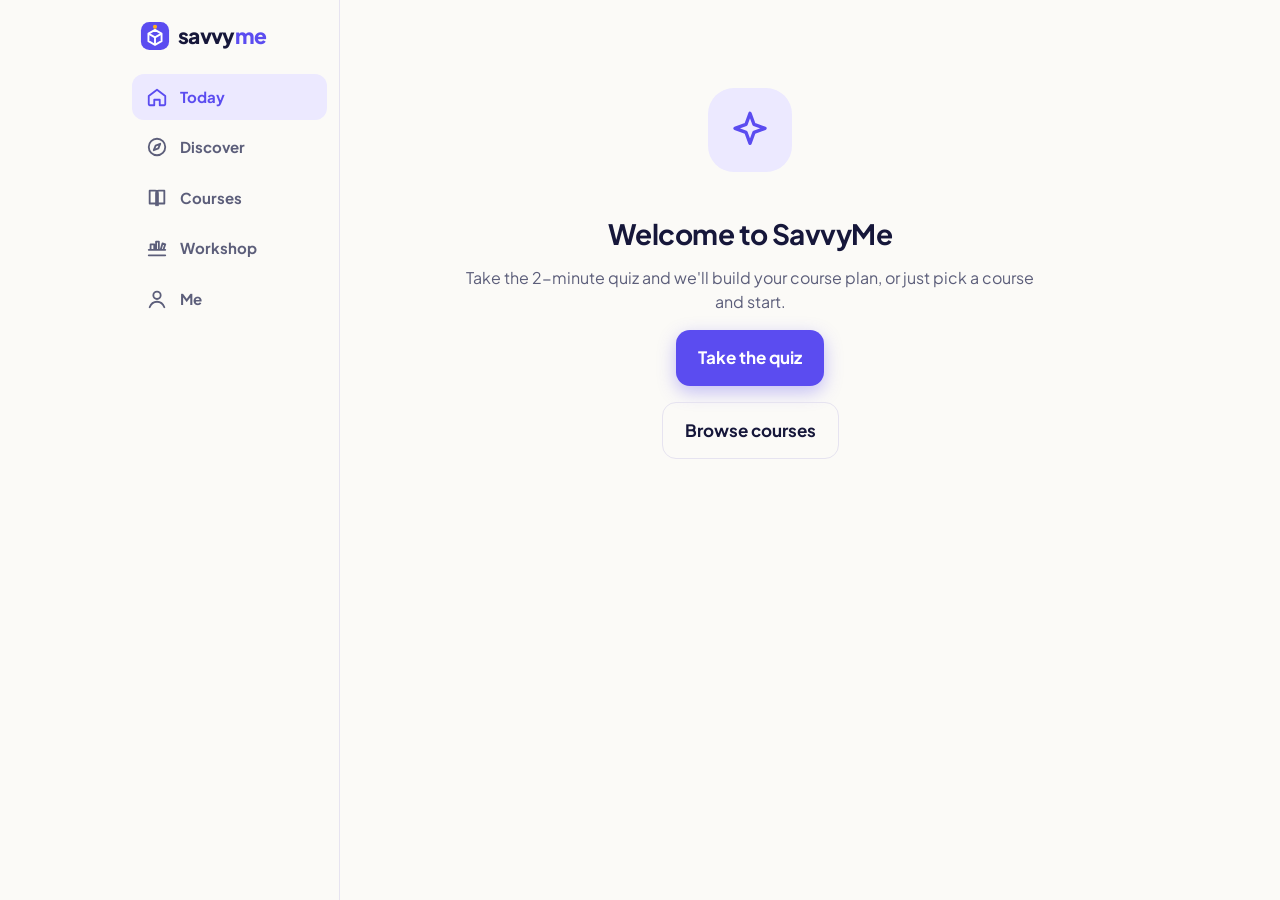
==== app/index.html @ 6cc7d8bf "SavvyMe prototype: home page, sign-up quiz, app and Oracle deploy Home page with a live 3D jet engin" ====
<!doctype html>
<html lang="en">
<head>
<meta charset="utf-8">
<meta name="viewport" content="width=device-width, initial-scale=1, viewport-fit=cover">
<title>SavvyMe</title>
<meta name="description" content="Your 5-minute daily lesson, streaks and courses.">
<meta name="theme-color" content="#5B4CF0">
<link rel="icon" href="../favicon.svg" type="image/svg+xml">
<link rel="manifest" href="../site.webmanifest">
<link rel="preconnect" href="https://fonts.googleapis.com"><link rel="preconnect" href="https://fonts.gstatic.com" crossorigin>
<link href="https://fonts.googleapis.com/css2?family=Plus+Jakarta+Sans:wght@400;500;600;700;800&display=swap" rel="stylesheet">
<link rel="stylesheet" href="../shared/theme.css">
<link rel="stylesheet" href="app.css">
</head>
<body>
<div class="app">
  <nav class="tabs" id="tabs"></nav>
  <main id="view"></main>
</div>
<div class="player" id="player" hidden></div>
<script type="module" src="app.js"></script>
</body>
</html>
---- shared/theme.css ----
/* SavvyMe: shared look for the home page, the sign-up quiz and the app. */
:root {
  --bg: #FBFAF7; --bg2: #F3F1FB; --card: #FFFFFF; --ink: #16173A; --muted: #5C5E7A; --line: #E6E3F0;
  --brand: #5B4CF0; --brand2: #7B6CFF; --brand-ink: #FFFFFF; --sun: #FFB020; --sun-ink: #3A2600;
  --ok: #12A150; --bad: #E03131; --soft: #ECE9FF; --shadow: 0 1px 2px rgba(22,23,58,.06), 0 8px 24px rgba(22,23,58,.06);
  --r: 18px; --font: 'Plus Jakarta Sans', system-ui, -apple-system, Segoe UI, Roboto, sans-serif;
  color-scheme: light;
}
@media (prefers-color-scheme: dark) {
  :root:not([data-theme="light"]) {
    --bg: #0E0F22; --bg2: #15163A; --card: #1A1B38; --ink: #F2F1FA; --muted: #A4A5C3; --line: #2B2C4D;
    --brand: #8B7FFF; --brand2: #A69DFF; --brand-ink: #0E0F22; --soft: #25244F; --shadow: none; color-scheme: dark;
  }
}
:root[data-theme="dark"] {
  --bg: #0E0F22; --bg2: #15163A; --card: #1A1B38; --ink: #F2F1FA; --muted: #A4A5C3; --line: #2B2C4D;
  --brand: #8B7FFF; --brand2: #A69DFF; --brand-ink: #0E0F22; --soft: #25244F; --shadow: none; color-scheme: dark;
}
* { box-sizing: border-box; }
html, body { margin: 0; }
body { background: var(--bg); color: var(--ink); font-family: var(--font); line-height: 1.5; -webkit-font-smoothing: antialiased; }
a { color: var(--brand); }
button { font: inherit; color: inherit; }
h1, h2, h3 { line-height: 1.15; letter-spacing: -0.02em; margin: 0 0 .4em; }
.btn { display: inline-flex; align-items: center; justify-content: center; gap: .5em; border: 0; border-radius: 14px;
  padding: 15px 22px; font-weight: 700; font-size: 17px; cursor: pointer; text-decoration: none; transition: transform .12s, background .2s, opacity .2s; }
.btn:active { transform: scale(.97); }
.btn.primary { background: var(--brand); color: var(--brand-ink); box-shadow: 0 6px 18px color-mix(in srgb, var(--brand) 35%, transparent); }
.btn.primary:hover { background: var(--brand2); }
.btn.ghost { background: transparent; color: var(--ink); border: 1.5px solid var(--line); }
.btn.sun { background: var(--sun); color: var(--sun-ink); }
.btn.block { width: 100%; }
.btn[disabled] { opacity: .4; pointer-events: none; box-shadow: none; }
.card { background: var(--card); border: 1px solid var(--line); border-radius: var(--r); box-shadow: var(--shadow); }
.logo { display: inline-flex; align-items: center; gap: 8px; font-weight: 800; font-size: 21px; color: var(--ink); text-decoration: none; letter-spacing: -0.03em; }
.logo svg { width: 30px; height: 30px; }
.logo b { color: var(--brand); font-weight: 800; }
.muted { color: var(--muted); }
.chip { display: inline-flex; align-items: center; gap: 6px; padding: 6px 12px; border-radius: 99px; background: var(--soft); color: var(--brand); font-weight: 700; font-size: 13px; }
@media (prefers-reduced-motion: reduce) { * { animation: none !important; transition: none !important; scroll-behavior: auto !important; } }
---- app/app.css ----
body { min-height: 100dvh; }
.app { max-width: 1040px; margin: 0 auto; display: flex; min-height: 100dvh; }
main { flex: 1; padding: 14px 16px calc(96px + env(safe-area-inset-bottom)); max-width: 640px; margin: 0 auto; width: 100%; }
/* tab bar: bottom on phones, a left rail on wide screens */
.tabs { position: fixed; left: 0; right: 0; bottom: 0; z-index: 20; display: flex; justify-content: space-around; background: var(--card);
  border-top: 1px solid var(--line); padding: 6px 4px calc(6px + env(safe-area-inset-bottom)); }
.tabs .logo { display: none; }
.tabs button { flex: 1; border: 0; background: transparent; display: flex; flex-direction: column; align-items: center; gap: 2px; padding: 6px 0; cursor: pointer;
  color: var(--muted); font-size: 11px; font-weight: 700; border-radius: 12px; }
.tabs button.on { color: var(--brand); }
@media (min-width: 900px) {
  .tabs { position: sticky; top: 0; height: 100dvh; width: 220px; flex-direction: column; justify-content: flex-start; gap: 4px; border: 0; border-right: 1px solid var(--line); padding: 20px 12px; background: transparent; }
  .tabs .logo { display: inline-flex; margin: 0 8px 18px; }
  .tabs button { flex: none; flex-direction: row; gap: 12px; font-size: 15px; padding: 12px 14px; }
  .tabs button.on { background: var(--soft); }
  main { padding-bottom: 40px; }
}
.top { display: flex; align-items: center; gap: 8px; margin-bottom: 14px; }
.top h1 { font-size: 22px; margin: 0; flex: 1; }
.pill { display: inline-flex; align-items: center; gap: 5px; padding: 6px 11px; border-radius: 99px; background: var(--card); border: 1px solid var(--line); font-weight: 800; font-size: 15px; }
.pill.fire { color: #F76707; } .pill.spark { color: var(--brand); }
.pill.fire.off { color: var(--muted); }
.weekstrip { display: flex; justify-content: space-between; align-items: center; padding: 12px 14px; margin-bottom: 14px; }
.weekstrip .d { display: flex; flex-direction: column; align-items: center; gap: 4px; font-size: 11px; font-weight: 700; color: var(--muted); }
.weekstrip .d i { width: 30px; height: 30px; border-radius: 50%; display: grid; place-items: center; border: 2px solid var(--line); color: transparent; }
.weekstrip .d.on i { background: #FF922B; border-color: #FF922B; color: #fff; }
.weekstrip .d.today i { border-color: var(--brand); }
.weekstrip .goal { text-align: right; font-size: 12px; color: var(--muted); font-weight: 700; line-height: 1.2; }
.weekstrip .goal b { display: block; font-size: 18px; color: var(--ink); }
.hero { border-radius: 24px; padding: 20px; color: #fff; position: relative; overflow: hidden; margin-bottom: 14px; }
.hero::after { content: ''; position: absolute; right: -40px; top: -40px; width: 180px; height: 180px; border-radius: 50%; background: rgba(255,255,255,.08); }
.hero small { font-weight: 700; opacity: .85; font-size: 13px; }
.hero h2 { font-size: 23px; margin: 8px 0 6px; color: #fff; }
.hero p { margin: 0 0 16px; opacity: .9; }
.hero .btn { background: #fff; color: #16173A; }
.hero .done { display: flex; align-items: center; gap: 8px; font-weight: 800; }
.row2 { display: grid; grid-template-columns: 1fr 1fr; gap: 10px; margin-bottom: 14px; }
.tile { padding: 14px; cursor: pointer; text-align: left; border: 1px solid var(--line); background: var(--card); border-radius: var(--r); color: var(--ink); }
.tile small { font-size: 12px; font-weight: 800; color: var(--brand); display: block; margin-bottom: 4px; }
.tile b { display: block; font-size: 15px; line-height: 1.3; }
.tile span { font-size: 13px; color: var(--muted); }
.streaks { display: grid; grid-template-columns: repeat(3, 1fr); gap: 10px; margin-bottom: 14px; }
.streaks div { padding: 14px 10px; text-align: center; }
.streaks b { display: block; font-size: 26px; font-weight: 800; letter-spacing: -0.03em; }
.streaks span { font-size: 12px; color: var(--muted); font-weight: 700; }
.streaks svg { color: #FF922B; }
.lvl { padding: 14px 16px; margin-bottom: 14px; }
.lvl .t { display: flex; justify-content: space-between; font-weight: 700; margin-bottom: 8px; font-size: 14px; }
.meter { height: 10px; border-radius: 9px; background: var(--line); overflow: hidden; } .meter i { display: block; height: 100%; background: var(--brand); border-radius: 9px; }
h3.sec { font-size: 17px; margin: 22px 0 10px; }
.clist { display: grid; gap: 10px; }
.cc { padding: 16px; display: flex; gap: 14px; align-items: center; cursor: pointer; text-align: left; width: 100%; color: var(--ink); }
.cc .ic { width: 48px; height: 48px; border-radius: 14px; display: grid; place-items: center; color: #fff; flex: none; }
.cc .tx { flex: 1; min-width: 0; } .cc b { display: block; } .cc span { font-size: 13px; color: var(--muted); }
.cc .meter { height: 6px; margin-top: 8px; }
.badge { font-size: 11px; font-weight: 800; padding: 3px 8px; border-radius: 99px; background: var(--soft); color: var(--brand); }
.unit { margin-bottom: 16px; } .unit h4 { margin: 0 0 8px; font-size: 14px; color: var(--muted); }
.ll { display: flex; align-items: center; gap: 12px; padding: 12px 14px; border: 1px solid var(--line); background: var(--card); border-radius: 14px; margin-bottom: 8px; width: 100%; text-align: left; cursor: pointer; color: var(--ink); }
.ll .n { width: 30px; height: 30px; border-radius: 50%; display: grid; place-items: center; font-size: 13px; font-weight: 800; background: var(--bg2); flex: none; }
.ll.done .n { background: var(--ok); color: #fff; } .ll.next { border-color: var(--brand); } .ll.next .n { background: var(--brand); color: var(--brand-ink); }
.ll.lock { opacity: .55; } .ll .t { flex: 1; font-weight: 600; } .ll .end { color: var(--muted); }
.back { border: 0; background: transparent; cursor: pointer; display: inline-flex; align-items: center; gap: 4px; font-weight: 700; color: var(--muted); padding: 6px 0; margin-bottom: 8px; }
.shelf { display: grid; grid-template-columns: repeat(auto-fill, minmax(140px, 1fr)); gap: 12px; padding: 14px; border-radius: 20px; background: var(--bg2);
  background-image: repeating-linear-gradient(to bottom, transparent 0 128px, color-mix(in srgb, var(--ink) 14%, transparent) 128px 134px, transparent 134px 146px); }
.item { height: 116px; border-radius: 16px; padding: 12px; color: #fff; display: flex; flex-direction: column; justify-content: space-between; cursor: pointer; border: 0; text-align: left; box-shadow: 0 6px 14px rgba(0,0,0,.12); position: relative; overflow: hidden; }
.item b { font-size: 14px; line-height: 1.25; } .item svg { opacity: .9; }
.empty { text-align: center; padding: 34px 16px; color: var(--muted); }
.empty .art { width: 84px; height: 84px; border-radius: 26px; margin: 0 auto 12px; display: grid; place-items: center; background: var(--soft); color: var(--brand); }
.set { padding: 4px 16px; } .set > div { display: flex; align-items: center; gap: 12px; padding: 14px 0; border-bottom: 1px solid var(--line); }
.set > div:last-child { border: 0; } .set .k { flex: 1; font-weight: 600; } .set select, .set button.s { font: inherit; padding: 8px 12px; border-radius: 10px; border: 1px solid var(--line); background: var(--bg); color: var(--ink); cursor: pointer; }
.me { display: flex; gap: 14px; align-items: center; margin-bottom: 14px; padding: 16px; }
.me .av { width: 60px; height: 60px; border-radius: 20px; background: var(--brand); color: var(--brand-ink); display: grid; place-items: center; font-size: 26px; font-weight: 800; }
.feed { display: grid; gap: 12px; }
.fc { border-radius: 22px; padding: 18px; color: #fff; min-height: 180px; display: flex; flex-direction: column; justify-content: space-between; cursor: pointer; border: 0; text-align: left; }
.fc small { font-weight: 800; opacity: .85; } .fc h2 { color: #fff; font-size: 21px; margin: 8px 0; } .fc span { opacity: .85; font-size: 14px; }
/* the lesson player */
.player { position: fixed; inset: 0; z-index: 50; background: var(--bg); display: flex; flex-direction: column; }
.player[hidden] { display: none; }
.pbar { display: flex; align-items: center; gap: 10px; padding: 10px 12px; padding-top: calc(10px + env(safe-area-inset-top)); border-bottom: 1px solid var(--line); background: var(--card); }
.pbar .x { border: 0; background: transparent; cursor: pointer; color: var(--ink); width: 40px; height: 40px; border-radius: 12px; display: grid; place-items: center; }
.pbar .x:hover { background: var(--soft); }
.pbar .steps { flex: 1; display: flex; gap: 5px; } .pbar .steps i { flex: 1; height: 6px; border-radius: 9px; background: var(--line); } .pbar .steps i.on { background: var(--brand); }
.pbody { flex: 1; overflow: auto; display: flex; flex-direction: column; }
.pin { max-width: 560px; margin: 0 auto; width: 100%; padding: 22px 16px calc(22px + env(safe-area-inset-bottom)); flex: 1; display: flex; flex-direction: column; }
.hook { margin: auto 0; text-align: center; }
.hook .src { margin-bottom: 18px; }
.hook h1 { font-size: 30px; font-weight: 800; margin-bottom: 14px; }
.hook p { color: var(--muted); font-size: 17px; margin: 0; }
.frame { flex: 1; position: relative; background: var(--bg2); }
.frame iframe { position: absolute; inset: 0; width: 100%; height: 100%; border: 0; }
.frame .load { position: absolute; inset: 0; display: grid; place-items: center; color: var(--muted); font-weight: 700; }
.fbar { display: flex; gap: 10px; align-items: center; padding: 10px 12px calc(10px + env(safe-area-inset-bottom)); background: var(--card); border-top: 1px solid var(--line); }
.fbar .tip { flex: 1; font-size: 13px; color: var(--muted); font-weight: 600; line-height: 1.3; }
.q h2 { font-size: 22px; margin: 10px 0 16px; }
.q .opt { display: block; width: 100%; text-align: left; padding: 15px 16px; border-radius: 16px; border: 1.5px solid var(--line); background: var(--card); cursor: pointer; font-weight: 600; font-size: 16px; margin-bottom: 10px; color: var(--ink); }
.q .opt.right { border-color: var(--ok); background: color-mix(in srgb, var(--ok) 12%, var(--card)); }
.q .opt.wrong { border-color: var(--bad); background: color-mix(in srgb, var(--bad) 10%, var(--card)); }
.why { padding: 14px 16px; border-radius: 16px; background: var(--bg2); margin-bottom: 14px; } .why b { display: block; margin-bottom: 2px; }
.res { text-align: center; margin: auto 0; }
.res .flame { width: 110px; height: 110px; margin: 0 auto 10px; color: #FF922B; animation: pop .6s cubic-bezier(.3,1.6,.6,1); }
@keyframes pop { from { transform: scale(.3); opacity: 0; } }
.res h1 { font-size: 30px; } .res .gain { display: flex; gap: 10px; justify-content: center; margin: 14px 0 22px; flex-wrap: wrap; }
.sharecard { border-radius: 20px; padding: 18px; color: #fff; text-align: left; margin-bottom: 16px; }
.sharecard small { opacity: .85; font-weight: 700; } .sharecard b { display: block; font-size: 19px; margin: 6px 0; } .sharecard span { opacity: .9; font-size: 14px; }
.toast { position: fixed; left: 50%; bottom: 100px; transform: translateX(-50%); background: var(--ink); color: var(--bg); padding: 12px 16px; border-radius: 12px; font-weight: 600; max-width: 92vw; z-index: 99; }
.welcome { text-align: center; padding: 40px 10px; } .welcome h1 { font-size: 28px; }
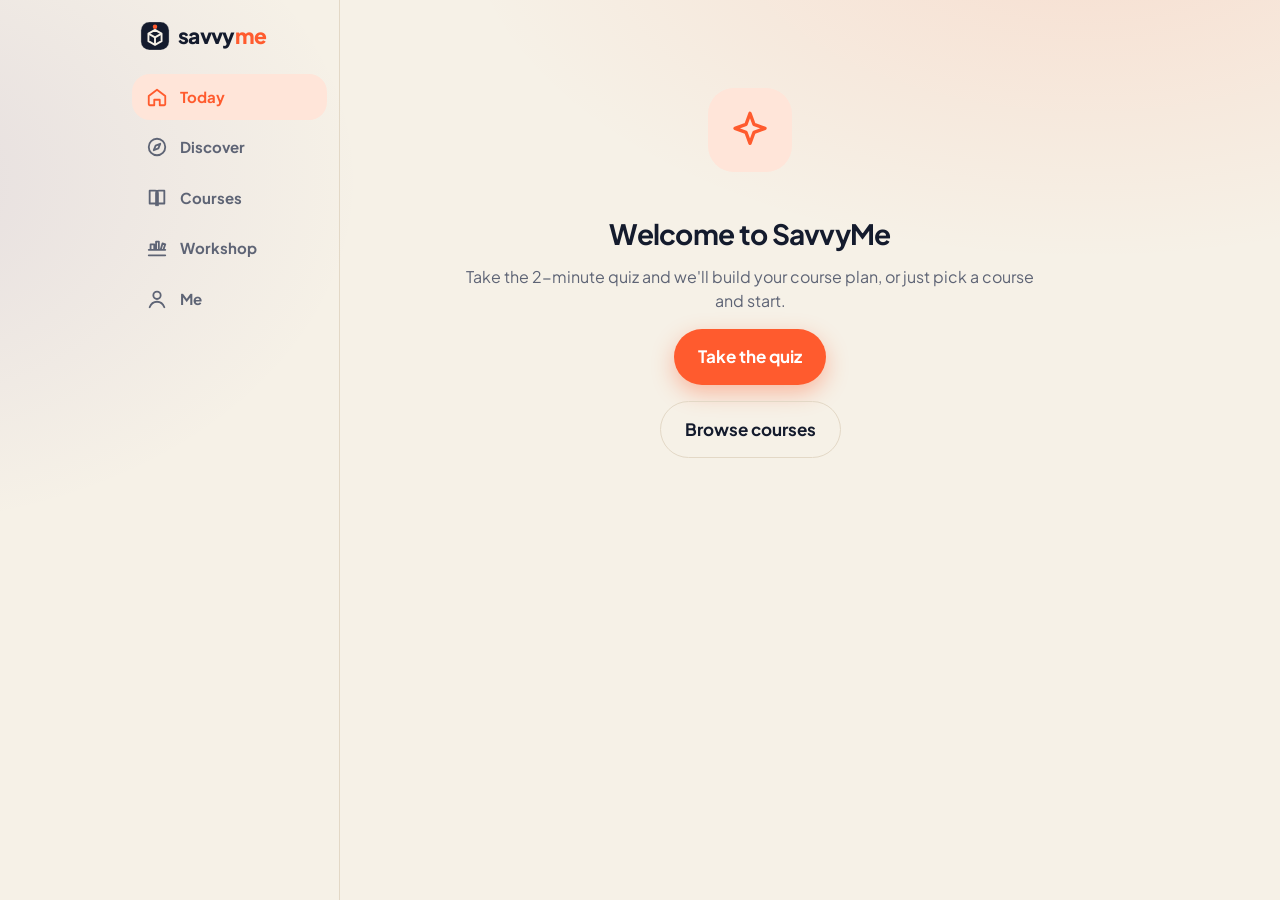
==== commit 84c0a798: "Premium look: new palette, motion and centred phone layouts New Ink, Ember and Plum palette with pur" ====
--- a/app/index.html
+++ b/app/index.html
@@ -5,11 +5,11 @@
 <meta name="viewport" content="width=device-width, initial-scale=1, viewport-fit=cover">
 <title>SavvyMe</title>
 <meta name="description" content="Your 5-minute daily lesson, streaks and courses.">
-<meta name="theme-color" content="#5B4CF0">
+<meta name="theme-color" content="#F6F1E7">
 <link rel="icon" href="../favicon.svg" type="image/svg+xml">
 <link rel="manifest" href="../site.webmanifest">
 <link rel="preconnect" href="https://fonts.googleapis.com"><link rel="preconnect" href="https://fonts.gstatic.com" crossorigin>
-<link href="https://fonts.googleapis.com/css2?family=Plus+Jakarta+Sans:wght@400;500;600;700;800&display=swap" rel="stylesheet">
+<link href="https://fonts.googleapis.com/css2?family=Fraunces:ital,opsz,wght@1,9..144,600&family=Plus+Jakarta+Sans:wght@400;500;600;700;800&display=swap" rel="stylesheet">
 <link rel="stylesheet" href="../shared/theme.css">
 <link rel="stylesheet" href="app.css">
 </head>
--- a/shared/theme.css
+++ b/shared/theme.css
@@ -1,40 +1,76 @@
-/* SavvyMe: shared look for the home page, the sign-up quiz and the app. */
+/* SavvyMe: shared look for the home page, the sign-up quiz and the app.
+   Palette "Ink, Ember and Plum": warm paper, deep ink, an ember orange for action, a deep plum, teal and sun for accents. */
 :root {
-  --bg: #FBFAF7; --bg2: #F3F1FB; --card: #FFFFFF; --ink: #16173A; --muted: #5C5E7A; --line: #E6E3F0;
-  --brand: #5B4CF0; --brand2: #7B6CFF; --brand-ink: #FFFFFF; --sun: #FFB020; --sun-ink: #3A2600;
-  --ok: #12A150; --bad: #E03131; --soft: #ECE9FF; --shadow: 0 1px 2px rgba(22,23,58,.06), 0 8px 24px rgba(22,23,58,.06);
-  --r: 18px; --font: 'Plus Jakarta Sans', system-ui, -apple-system, Segoe UI, Roboto, sans-serif;
+  --bg: #F6F1E7; --bg2: #EEE6D6; --card: #FFFCF6; --ink: #141B2D; --muted: #5E6475; --line: #E3D8C6;
+  --brand: #FF5B2E; --brand2: #FF7A4F; --brand-ink: #FFFFFF; --soft: #FFE5D9;
+  --plum: #3E2A6B; --plum2: #5B3F99; --teal: #13877A; --sun: #FFC23D; --sun-ink: #3A2600; --night: #141B2D;
+  --ok: #13877A; --bad: #D9480F; --shadow: 0 1px 2px rgba(20,27,45,.06), 0 10px 30px rgba(20,27,45,.08);
+  --r: 20px; --font: 'Plus Jakarta Sans', system-ui, -apple-system, Segoe UI, Roboto, sans-serif;
+  --display: 'Fraunces', Georgia, serif;
+  --ease: cubic-bezier(.2,.8,.2,1); --spring: cubic-bezier(.3,1.5,.6,1);
   color-scheme: light;
 }
 @media (prefers-color-scheme: dark) {
   :root:not([data-theme="light"]) {
-    --bg: #0E0F22; --bg2: #15163A; --card: #1A1B38; --ink: #F2F1FA; --muted: #A4A5C3; --line: #2B2C4D;
-    --brand: #8B7FFF; --brand2: #A69DFF; --brand-ink: #0E0F22; --soft: #25244F; --shadow: none; color-scheme: dark;
+    --bg: #0E1320; --bg2: #151B2C; --card: #192034; --ink: #F4EFE6; --muted: #A3A9B9; --line: #283049;
+    --brand: #FF6B3D; --brand2: #FF8A63; --brand-ink: #FFFFFF; --soft: #3A2219; --plum: #8F78E0; --plum2: #A893F0; --teal: #2BB3A2;
+    --ok: #2BB3A2; --bad: #FF7A4F; --shadow: none; color-scheme: dark;
   }
 }
 :root[data-theme="dark"] {
-  --bg: #0E0F22; --bg2: #15163A; --card: #1A1B38; --ink: #F2F1FA; --muted: #A4A5C3; --line: #2B2C4D;
-  --brand: #8B7FFF; --brand2: #A69DFF; --brand-ink: #0E0F22; --soft: #25244F; --shadow: none; color-scheme: dark;
+  --bg: #0E1320; --bg2: #151B2C; --card: #192034; --ink: #F4EFE6; --muted: #A3A9B9; --line: #283049;
+  --brand: #FF6B3D; --brand2: #FF8A63; --brand-ink: #FFFFFF; --soft: #3A2219; --plum: #8F78E0; --plum2: #A893F0; --teal: #2BB3A2;
+  --ok: #2BB3A2; --bad: #FF7A4F; --shadow: none; color-scheme: dark;
 }
 * { box-sizing: border-box; }
 html, body { margin: 0; }
-body { background: var(--bg); color: var(--ink); font-family: var(--font); line-height: 1.5; -webkit-font-smoothing: antialiased; }
+body { background: var(--bg); color: var(--ink); font-family: var(--font); line-height: 1.5; -webkit-font-smoothing: antialiased; overflow-x: hidden; }
 a { color: var(--brand); }
 button { font: inherit; color: inherit; }
-h1, h2, h3 { line-height: 1.15; letter-spacing: -0.02em; margin: 0 0 .4em; }
-.btn { display: inline-flex; align-items: center; justify-content: center; gap: .5em; border: 0; border-radius: 14px;
-  padding: 15px 22px; font-weight: 700; font-size: 17px; cursor: pointer; text-decoration: none; transition: transform .12s, background .2s, opacity .2s; }
-.btn:active { transform: scale(.97); }
-.btn.primary { background: var(--brand); color: var(--brand-ink); box-shadow: 0 6px 18px color-mix(in srgb, var(--brand) 35%, transparent); }
-.btn.primary:hover { background: var(--brand2); }
+h1, h2, h3 { line-height: 1.12; letter-spacing: -0.025em; margin: 0 0 .4em; }
+.serif { font-family: var(--display); font-weight: 600; letter-spacing: -0.02em; font-style: italic; }
+.btn { position: relative; display: inline-flex; align-items: center; justify-content: center; gap: .5em; border: 0; border-radius: 999px;
+  padding: 15px 24px; font-weight: 700; font-size: 17px; cursor: pointer; text-decoration: none; overflow: hidden;
+  transition: transform .25s var(--spring), background .2s, box-shadow .25s, opacity .2s; }
+.btn:hover { transform: translateY(-2px); }
+.btn:active { transform: scale(.96); }
+.btn.primary { background: var(--brand); color: var(--brand-ink); box-shadow: 0 8px 22px color-mix(in srgb, var(--brand) 38%, transparent); }
+.btn.primary:hover { background: var(--brand2); box-shadow: 0 12px 30px color-mix(in srgb, var(--brand) 45%, transparent); }
+.btn.primary::after { content: ''; position: absolute; inset: 0; background: linear-gradient(110deg, transparent 30%, rgba(255,255,255,.35) 50%, transparent 70%);
+  transform: translateX(-120%); animation: shine 4.5s 1.5s infinite; }
+@keyframes shine { 0%, 70% { transform: translateX(-120%); } 100% { transform: translateX(120%); } }
 .btn.ghost { background: transparent; color: var(--ink); border: 1.5px solid var(--line); }
+.btn.ghost:hover { border-color: var(--ink); }
 .btn.sun { background: var(--sun); color: var(--sun-ink); }
 .btn.block { width: 100%; }
-.btn[disabled] { opacity: .4; pointer-events: none; box-shadow: none; }
+.btn[disabled] { opacity: .35; pointer-events: none; box-shadow: none; }
+.btn[disabled]::after { display: none; }
 .card { background: var(--card); border: 1px solid var(--line); border-radius: var(--r); box-shadow: var(--shadow); }
+/* a ticket-style card with round bites cut out of both sides */
+.notch { --n: 12px; --y: 62%; -webkit-mask: radial-gradient(circle var(--n) at 0 var(--y), #0000 98%, #000) left / 51% 100% no-repeat, radial-gradient(circle var(--n) at 100% var(--y), #0000 98%, #000) right / 51% 100% no-repeat;
+  mask: radial-gradient(circle var(--n) at 0 var(--y), #0000 98%, #000) left / 51% 100% no-repeat, radial-gradient(circle var(--n) at 100% var(--y), #0000 98%, #000) right / 51% 100% no-repeat; }
 .logo { display: inline-flex; align-items: center; gap: 8px; font-weight: 800; font-size: 21px; color: var(--ink); text-decoration: none; letter-spacing: -0.03em; }
-.logo svg { width: 30px; height: 30px; }
+.logo svg { width: 30px; height: 30px; transition: transform .5s var(--spring); }
+.logo:hover svg { transform: rotate(-12deg) scale(1.08); }
 .logo b { color: var(--brand); font-weight: 800; }
 .muted { color: var(--muted); }
 .chip { display: inline-flex; align-items: center; gap: 6px; padding: 6px 12px; border-radius: 99px; background: var(--soft); color: var(--brand); font-weight: 700; font-size: 13px; }
-@media (prefers-reduced-motion: reduce) { * { animation: none !important; transition: none !important; scroll-behavior: auto !important; } }
+.grain { position: absolute; inset: 0; pointer-events: none; opacity: .07; mix-blend-mode: overlay;
+  background-image: url("data:image/svg+xml,%3Csvg xmlns='http://www.w3.org/2000/svg' width='160' height='160'%3E%3Cfilter id='n'%3E%3CfeTurbulence type='fractalNoise' baseFrequency='.9' numOctaves='2' stitchTiles='stitch'/%3E%3C/filter%3E%3Crect width='100%25' height='100%25' filter='url(%23n)'/%3E%3C/svg%3E"); }
+/* scroll reveals: add .rv, motion.js adds .in when it comes on screen; --d staggers */
+.rv { opacity: 0; transform: translateY(26px); filter: blur(6px); transition: opacity .8s var(--ease), transform .8s var(--ease), filter .8s var(--ease); transition-delay: calc(var(--d, 0) * 90ms); }
+.rv.in { opacity: 1; transform: none; filter: none; }
+.rv.l { transform: translateX(-30px); } .rv.r { transform: translateX(30px); } .rv.s { transform: scale(.92); }
+.rv.l.in, .rv.r.in, .rv.s.in { transform: none; }
+/* staggered entry for lists that appear (app views, quiz options) */
+.stg > * { animation: rise .55s var(--ease) both; animation-delay: calc(var(--i, 0) * 55ms); }
+@keyframes rise { from { opacity: 0; transform: translateY(14px) scale(.985); } }
+@keyframes pop { 0% { transform: scale(.4); opacity: 0; } 70% { transform: scale(1.08); } 100% { transform: scale(1); opacity: 1; } }
+@keyframes shake { 20%, 60% { transform: translateX(-6px); } 40%, 80% { transform: translateX(6px); } }
+@keyframes flicker { 0%, 100% { transform: scale(1) rotate(-2deg); } 50% { transform: scale(1.07, .96) rotate(2deg); } }
+@keyframes floaty { 50% { transform: translateY(-10px) rotate(4deg); } }
+.confetti { position: fixed; inset: 0; pointer-events: none; z-index: 200; }
+@media (prefers-reduced-motion: reduce) {
+  *, *::before, *::after { animation: none !important; transition: none !important; scroll-behavior: auto !important; }
+  .rv { opacity: 1; transform: none; filter: none; }
+}
--- a/app/app.css
+++ b/app/app.css
@@ -1,85 +1,112 @@
-body { min-height: 100dvh; }
+body { min-height: 100dvh; background: radial-gradient(900px 500px at 85% -10%, color-mix(in srgb, var(--brand) 13%, transparent), transparent 70%), radial-gradient(700px 500px at -10% 20%, color-mix(in srgb, var(--plum2) 11%, transparent), transparent 70%), var(--bg); background-attachment: fixed; }
+#view.stg > * { animation-duration: .6s; }
 .app { max-width: 1040px; margin: 0 auto; display: flex; min-height: 100dvh; }
 main { flex: 1; padding: 14px 16px calc(96px + env(safe-area-inset-bottom)); max-width: 640px; margin: 0 auto; width: 100%; }
 /* tab bar: bottom on phones, a left rail on wide screens */
-.tabs { position: fixed; left: 0; right: 0; bottom: 0; z-index: 20; display: flex; justify-content: space-around; background: var(--card);
-  border-top: 1px solid var(--line); padding: 6px 4px calc(6px + env(safe-area-inset-bottom)); }
+.tabs { position: fixed; left: 12px; right: 12px; bottom: calc(10px + env(safe-area-inset-bottom)); z-index: 20; display: flex; justify-content: space-around;
+  background: color-mix(in srgb, var(--card) 82%, transparent); backdrop-filter: blur(18px) saturate(1.5); -webkit-backdrop-filter: blur(18px) saturate(1.5);
+  border: 1px solid var(--line); border-radius: 24px; padding: 6px; box-shadow: 0 14px 36px rgba(20,27,45,.16); }
 .tabs .logo { display: none; }
 .tabs button { flex: 1; border: 0; background: transparent; display: flex; flex-direction: column; align-items: center; gap: 2px; padding: 6px 0; cursor: pointer;
-  color: var(--muted); font-size: 11px; font-weight: 700; border-radius: 12px; }
-.tabs button.on { color: var(--brand); }
+  color: var(--muted); font-size: 11px; font-weight: 700; border-radius: 18px; transition: color .25s, background .3s var(--ease); }
+.tabs button svg { transition: transform .4s var(--spring); }
+.tabs button.on { color: var(--brand); background: var(--soft); }
+.tabs button.on svg { animation: pop .45s var(--spring); }
+.tabs button:active svg { transform: scale(.85); }
 @media (min-width: 900px) {
-  .tabs { position: sticky; top: 0; height: 100dvh; width: 220px; flex-direction: column; justify-content: flex-start; gap: 4px; border: 0; border-right: 1px solid var(--line); padding: 20px 12px; background: transparent; }
+  .tabs { position: sticky; top: 0; left: auto; right: auto; bottom: auto; height: 100dvh; width: 220px; flex-direction: column; justify-content: flex-start; gap: 4px; border: 0; border-right: 1px solid var(--line); border-radius: 0; box-shadow: none; padding: 20px 12px; background: transparent; backdrop-filter: none; -webkit-backdrop-filter: none; }
+  .tabs button:hover { background: color-mix(in srgb, var(--ink) 5%, transparent); color: var(--ink); }
   .tabs .logo { display: inline-flex; margin: 0 8px 18px; }
   .tabs button { flex: none; flex-direction: row; gap: 12px; font-size: 15px; padding: 12px 14px; }
   .tabs button.on { background: var(--soft); }
   main { padding-bottom: 40px; }
 }
 .top { display: flex; align-items: center; gap: 8px; margin-bottom: 14px; }
-.top h1 { font-size: 22px; margin: 0; flex: 1; }
+.top h1 { font-size: 26px; margin: 0; flex: 1; font-weight: 800; }
+.top h1 .serif { color: var(--brand); }
+.top .pills { display: flex; gap: 6px; }
+p.sub { margin: -6px 0 14px; }
+/* phones: page titles and their lines centred, like an app */
+@media (max-width: 899px) {
+  .top { justify-content: center; text-align: center; flex-wrap: wrap; } .top h1 { flex: 0 1 auto; }
+  .top.hi { flex-direction: column; gap: 8px; } .top.hi h1 { font-size: 28px; } .top.hi .pills { order: -1; }
+  p.sub { text-align: center; max-width: 30em; margin-left: auto; margin-right: auto; }
+  .hero { text-align: center; } .hero .done { justify-content: center; }
+  .back { margin-left: 0; }
+}
 .pill { display: inline-flex; align-items: center; gap: 5px; padding: 6px 11px; border-radius: 99px; background: var(--card); border: 1px solid var(--line); font-weight: 800; font-size: 15px; }
-.pill.fire { color: #F76707; } .pill.spark { color: var(--brand); }
+.pill.fire { color: var(--brand); } .pill.fire svg { animation: flicker 1.6s ease-in-out infinite; transform-origin: 50% 90%; } .pill.spark { color: var(--brand); }
 .pill.fire.off { color: var(--muted); }
 .weekstrip { display: flex; justify-content: space-between; align-items: center; padding: 12px 14px; margin-bottom: 14px; }
 .weekstrip .d { display: flex; flex-direction: column; align-items: center; gap: 4px; font-size: 11px; font-weight: 700; color: var(--muted); }
 .weekstrip .d i { width: 30px; height: 30px; border-radius: 50%; display: grid; place-items: center; border: 2px solid var(--line); color: transparent; }
-.weekstrip .d.on i { background: #FF922B; border-color: #FF922B; color: #fff; }
-.weekstrip .d.today i { border-color: var(--brand); }
+.weekstrip .d.on i { background: linear-gradient(140deg, var(--brand), var(--sun)); border-color: transparent; color: #fff; animation: pop .5s var(--spring) both; animation-delay: calc(.25s + var(--i, 0) * 70ms); }
+.weekstrip .d.today i { border-color: var(--brand); box-shadow: 0 0 0 4px color-mix(in srgb, var(--brand) 18%, transparent); }
 .weekstrip .goal { text-align: right; font-size: 12px; color: var(--muted); font-weight: 700; line-height: 1.2; }
 .weekstrip .goal b { display: block; font-size: 18px; color: var(--ink); }
-.hero { border-radius: 24px; padding: 20px; color: #fff; position: relative; overflow: hidden; margin-bottom: 14px; }
-.hero::after { content: ''; position: absolute; right: -40px; top: -40px; width: 180px; height: 180px; border-radius: 50%; background: rgba(255,255,255,.08); }
+.hero { border-radius: 26px; padding: 22px 20px; color: #fff; position: relative; overflow: hidden; margin-bottom: 14px; --y: 57px; box-shadow: 0 18px 40px rgba(20,27,45,.18); isolation: isolate; }
+.hero::before { content: ''; position: absolute; inset: 0; z-index: -1; opacity: .5; background: radial-gradient(260px 200px at 100% 0, rgba(255,255,255,.22), transparent 70%), radial-gradient(200px 160px at 0 100%, rgba(255,194,61,.25), transparent 70%); }
+.hero::after { content: ''; position: absolute; right: -40px; top: -40px; width: 180px; height: 180px; border-radius: 50%; border: 22px solid rgba(255,255,255,.07); animation: floaty 8s ease-in-out infinite; z-index: -1; }
+.hero.notch small { display: block; padding-bottom: 14px; border-bottom: 2px dashed rgba(255,255,255,.25); margin-bottom: 4px; }
 .hero small { font-weight: 700; opacity: .85; font-size: 13px; }
 .hero h2 { font-size: 23px; margin: 8px 0 6px; color: #fff; }
 .hero p { margin: 0 0 16px; opacity: .9; }
-.hero .btn { background: #fff; color: #16173A; }
+.hero .btn { background: #fff; color: #141B2D; box-shadow: 0 10px 24px rgba(0,0,0,.18); }
 .hero .done { display: flex; align-items: center; gap: 8px; font-weight: 800; }
 .row2 { display: grid; grid-template-columns: 1fr 1fr; gap: 10px; margin-bottom: 14px; }
-.tile { padding: 14px; cursor: pointer; text-align: left; border: 1px solid var(--line); background: var(--card); border-radius: var(--r); color: var(--ink); }
+.tile { padding: 14px; cursor: pointer; text-align: left; border: 1px solid var(--line); background: var(--card); border-radius: var(--r); color: var(--ink); transition: transform .3s var(--spring), box-shadow .3s; }
+.tile:hover, .cc:hover, .ll:hover, .fc:hover, .item:hover { transform: translateY(-3px); box-shadow: 0 12px 26px rgba(20,27,45,.1); }
+.tile:active, .cc:active, .ll:active, .fc:active, .item:active { transform: scale(.98); }
 .tile small { font-size: 12px; font-weight: 800; color: var(--brand); display: block; margin-bottom: 4px; }
 .tile b { display: block; font-size: 15px; line-height: 1.3; }
 .tile span { font-size: 13px; color: var(--muted); }
 .streaks { display: grid; grid-template-columns: repeat(3, 1fr); gap: 10px; margin-bottom: 14px; }
 .streaks div { padding: 14px 10px; text-align: center; }
-.streaks b { display: block; font-size: 26px; font-weight: 800; letter-spacing: -0.03em; }
+.streaks b { display: block; font-size: 28px; font-weight: 800; letter-spacing: -0.03em; font-variant-numeric: tabular-nums; }
+.streaks svg { display: block; margin: 0 auto 2px; }
+.streaks div:nth-child(2) svg { color: var(--teal); } .streaks div:nth-child(3) svg { color: var(--plum2); }
 .streaks span { font-size: 12px; color: var(--muted); font-weight: 700; }
-.streaks svg { color: #FF922B; }
+.streaks div:first-child svg { color: var(--brand); animation: flicker 1.6s ease-in-out infinite; transform-origin: 50% 90%; }
 .lvl { padding: 14px 16px; margin-bottom: 14px; }
 .lvl .t { display: flex; justify-content: space-between; font-weight: 700; margin-bottom: 8px; font-size: 14px; }
-.meter { height: 10px; border-radius: 9px; background: var(--line); overflow: hidden; } .meter i { display: block; height: 100%; background: var(--brand); border-radius: 9px; }
+.meter { height: 10px; border-radius: 9px; background: var(--line); overflow: hidden; } .meter i { display: block; height: 100%; background: linear-gradient(90deg, var(--brand), var(--sun)); border-radius: 9px; transform-origin: left; animation: grow 1.1s .35s var(--ease) both; }
+@keyframes grow { from { transform: scaleX(0); } }
 h3.sec { font-size: 17px; margin: 22px 0 10px; }
 .clist { display: grid; gap: 10px; }
-.cc { padding: 16px; display: flex; gap: 14px; align-items: center; cursor: pointer; text-align: left; width: 100%; color: var(--ink); }
+.cc { transition: transform .3s var(--spring), box-shadow .3s; padding: 16px; display: flex; gap: 14px; align-items: center; cursor: pointer; text-align: left; width: 100%; color: var(--ink); }
 .cc .ic { width: 48px; height: 48px; border-radius: 14px; display: grid; place-items: center; color: #fff; flex: none; }
 .cc .tx { flex: 1; min-width: 0; } .cc b { display: block; } .cc span { font-size: 13px; color: var(--muted); }
 .cc .meter { height: 6px; margin-top: 8px; }
 .badge { font-size: 11px; font-weight: 800; padding: 3px 8px; border-radius: 99px; background: var(--soft); color: var(--brand); }
 .unit { margin-bottom: 16px; } .unit h4 { margin: 0 0 8px; font-size: 14px; color: var(--muted); }
-.ll { display: flex; align-items: center; gap: 12px; padding: 12px 14px; border: 1px solid var(--line); background: var(--card); border-radius: 14px; margin-bottom: 8px; width: 100%; text-align: left; cursor: pointer; color: var(--ink); }
+.ll { transition: transform .3s var(--spring), box-shadow .3s, border-color .2s; display: flex; align-items: center; gap: 12px; padding: 12px 14px; border: 1px solid var(--line); background: var(--card); border-radius: 14px; margin-bottom: 8px; width: 100%; text-align: left; cursor: pointer; color: var(--ink); }
 .ll .n { width: 30px; height: 30px; border-radius: 50%; display: grid; place-items: center; font-size: 13px; font-weight: 800; background: var(--bg2); flex: none; }
 .ll.done .n { background: var(--ok); color: #fff; } .ll.next { border-color: var(--brand); } .ll.next .n { background: var(--brand); color: var(--brand-ink); }
 .ll.lock { opacity: .55; } .ll .t { flex: 1; font-weight: 600; } .ll .end { color: var(--muted); }
 .back { border: 0; background: transparent; cursor: pointer; display: inline-flex; align-items: center; gap: 4px; font-weight: 700; color: var(--muted); padding: 6px 0; margin-bottom: 8px; }
 .shelf { display: grid; grid-template-columns: repeat(auto-fill, minmax(140px, 1fr)); gap: 12px; padding: 14px; border-radius: 20px; background: var(--bg2);
   background-image: repeating-linear-gradient(to bottom, transparent 0 128px, color-mix(in srgb, var(--ink) 14%, transparent) 128px 134px, transparent 134px 146px); }
-.item { height: 116px; border-radius: 16px; padding: 12px; color: #fff; display: flex; flex-direction: column; justify-content: space-between; cursor: pointer; border: 0; text-align: left; box-shadow: 0 6px 14px rgba(0,0,0,.12); position: relative; overflow: hidden; }
+.item { transition: transform .3s var(--spring), box-shadow .3s; height: 116px; border-radius: 16px; padding: 12px; color: #fff; display: flex; flex-direction: column; justify-content: space-between; cursor: pointer; border: 0; text-align: left; box-shadow: 0 6px 14px rgba(0,0,0,.12); position: relative; overflow: hidden; }
 .item b { font-size: 14px; line-height: 1.25; } .item svg { opacity: .9; }
 .empty { text-align: center; padding: 34px 16px; color: var(--muted); }
 .empty .art { width: 84px; height: 84px; border-radius: 26px; margin: 0 auto 12px; display: grid; place-items: center; background: var(--soft); color: var(--brand); }
 .set { padding: 4px 16px; } .set > div { display: flex; align-items: center; gap: 12px; padding: 14px 0; border-bottom: 1px solid var(--line); }
 .set > div:last-child { border: 0; } .set .k { flex: 1; font-weight: 600; } .set select, .set button.s { font: inherit; padding: 8px 12px; border-radius: 10px; border: 1px solid var(--line); background: var(--bg); color: var(--ink); cursor: pointer; }
 .me { display: flex; gap: 14px; align-items: center; margin-bottom: 14px; padding: 16px; }
-.me .av { width: 60px; height: 60px; border-radius: 20px; background: var(--brand); color: var(--brand-ink); display: grid; place-items: center; font-size: 26px; font-weight: 800; }
+.me .av { width: 60px; height: 60px; border-radius: 20px; background: linear-gradient(140deg, var(--brand), var(--plum2)); color: var(--brand-ink); display: grid; place-items: center; font-size: 26px; font-weight: 800; }
 .feed { display: grid; gap: 12px; }
-.fc { border-radius: 22px; padding: 18px; color: #fff; min-height: 180px; display: flex; flex-direction: column; justify-content: space-between; cursor: pointer; border: 0; text-align: left; }
+.fc { transition: transform .3s var(--spring), box-shadow .3s; position: relative; overflow: hidden; isolation: isolate; border-radius: 24px; padding: 20px; color: #fff; min-height: 180px; display: flex; flex-direction: column; justify-content: space-between; cursor: pointer; border: 0; text-align: left; }
+.fc::after { content: ''; position: absolute; right: -30px; bottom: -50px; width: 160px; height: 160px; border-radius: 50%; border: 20px solid rgba(255,255,255,.08); z-index: -1; }
 .fc small { font-weight: 800; opacity: .85; } .fc h2 { color: #fff; font-size: 21px; margin: 8px 0; } .fc span { opacity: .85; font-size: 14px; }
 /* the lesson player */
-.player { position: fixed; inset: 0; z-index: 50; background: var(--bg); display: flex; flex-direction: column; }
+.player { position: fixed; inset: 0; z-index: 50; background: var(--bg); display: flex; flex-direction: column; animation: up .45s var(--ease); }
+@keyframes up { from { transform: translateY(40px); opacity: 0; } }
+.pin, .frame { animation: slideIn .45s var(--ease); } @keyframes slideIn { from { opacity: 0; transform: translateX(30px); } }
 .player[hidden] { display: none; }
 .pbar { display: flex; align-items: center; gap: 10px; padding: 10px 12px; padding-top: calc(10px + env(safe-area-inset-top)); border-bottom: 1px solid var(--line); background: var(--card); }
 .pbar .x { border: 0; background: transparent; cursor: pointer; color: var(--ink); width: 40px; height: 40px; border-radius: 12px; display: grid; place-items: center; }
 .pbar .x:hover { background: var(--soft); }
-.pbar .steps { flex: 1; display: flex; gap: 5px; } .pbar .steps i { flex: 1; height: 6px; border-radius: 9px; background: var(--line); } .pbar .steps i.on { background: var(--brand); }
+.pbar .steps { flex: 1; display: flex; gap: 5px; } .pbar .steps i { flex: 1; height: 6px; border-radius: 9px; background: var(--line); } .pbar .steps i { transition: background .4s; } .pbar .steps i.on { background: linear-gradient(90deg, var(--brand), var(--sun)); }
 .pbody { flex: 1; overflow: auto; display: flex; flex-direction: column; }
 .pin { max-width: 560px; margin: 0 auto; width: 100%; padding: 22px 16px calc(22px + env(safe-area-inset-bottom)); flex: 1; display: flex; flex-direction: column; }
 .hook { margin: auto 0; text-align: center; }
@@ -92,15 +119,18 @@
 .fbar { display: flex; gap: 10px; align-items: center; padding: 10px 12px calc(10px + env(safe-area-inset-bottom)); background: var(--card); border-top: 1px solid var(--line); }
 .fbar .tip { flex: 1; font-size: 13px; color: var(--muted); font-weight: 600; line-height: 1.3; }
 .q h2 { font-size: 22px; margin: 10px 0 16px; }
-.q .opt { display: block; width: 100%; text-align: left; padding: 15px 16px; border-radius: 16px; border: 1.5px solid var(--line); background: var(--card); cursor: pointer; font-weight: 600; font-size: 16px; margin-bottom: 10px; color: var(--ink); }
+.q .opt { transition: transform .3s var(--spring), border-color .2s; animation: rise .45s var(--ease) both; display: block; width: 100%; text-align: left; padding: 15px 16px; border-radius: 16px; border: 1.5px solid var(--line); background: var(--card); cursor: pointer; font-weight: 600; font-size: 16px; margin-bottom: 10px; color: var(--ink); }
+.q .opt:nth-child(2) { animation-delay: .06s; } .q .opt:nth-child(3) { animation-delay: .12s; } .q .opt:nth-child(4) { animation-delay: .18s; }
+.q .opt:hover { transform: translateY(-2px); }
+.q .opt.wrong { animation: shake .45s; }
 .q .opt.right { border-color: var(--ok); background: color-mix(in srgb, var(--ok) 12%, var(--card)); }
 .q .opt.wrong { border-color: var(--bad); background: color-mix(in srgb, var(--bad) 10%, var(--card)); }
-.why { padding: 14px 16px; border-radius: 16px; background: var(--bg2); margin-bottom: 14px; } .why b { display: block; margin-bottom: 2px; }
+.why { padding: 14px 16px; border-radius: 16px; background: var(--card); border: 1px solid var(--line); margin-bottom: 14px; animation: rise .4s var(--ease); } .why b { display: block; margin-bottom: 2px; }
 .res { text-align: center; margin: auto 0; }
-.res .flame { width: 110px; height: 110px; margin: 0 auto 10px; color: #FF922B; animation: pop .6s cubic-bezier(.3,1.6,.6,1); }
-@keyframes pop { from { transform: scale(.3); opacity: 0; } }
+.res .flame { width: 110px; height: 110px; margin: 0 auto 10px; color: var(--brand); animation: pop .7s var(--spring), flicker 1.6s .7s ease-in-out infinite; transform-origin: 50% 90%; filter: drop-shadow(0 10px 24px color-mix(in srgb, var(--brand) 45%, transparent)); }
+.res .gain .pill { animation: pop .5s var(--spring) both; } .res .gain .pill:nth-child(2) { animation-delay: .15s; } .res .gain .pill:nth-child(3) { animation-delay: .3s; }
 .res h1 { font-size: 30px; } .res .gain { display: flex; gap: 10px; justify-content: center; margin: 14px 0 22px; flex-wrap: wrap; }
-.sharecard { border-radius: 20px; padding: 18px; color: #fff; text-align: left; margin-bottom: 16px; }
+.sharecard { --y: 34px; animation: rise .6s .4s var(--ease) both; border-radius: 22px; padding: 18px; color: #fff; text-align: left; margin-bottom: 16px; }
 .sharecard small { opacity: .85; font-weight: 700; } .sharecard b { display: block; font-size: 19px; margin: 6px 0; } .sharecard span { opacity: .9; font-size: 14px; }
-.toast { position: fixed; left: 50%; bottom: 100px; transform: translateX(-50%); background: var(--ink); color: var(--bg); padding: 12px 16px; border-radius: 12px; font-weight: 600; max-width: 92vw; z-index: 99; }
+.toast { animation: rise .35s var(--spring); position: fixed; left: 50%; bottom: 100px; transform: translateX(-50%); background: var(--ink); color: var(--bg); padding: 12px 16px; border-radius: 12px; font-weight: 600; max-width: 92vw; z-index: 99; }
 .welcome { text-align: center; padding: 40px 10px; } .welcome h1 { font-size: 28px; }
